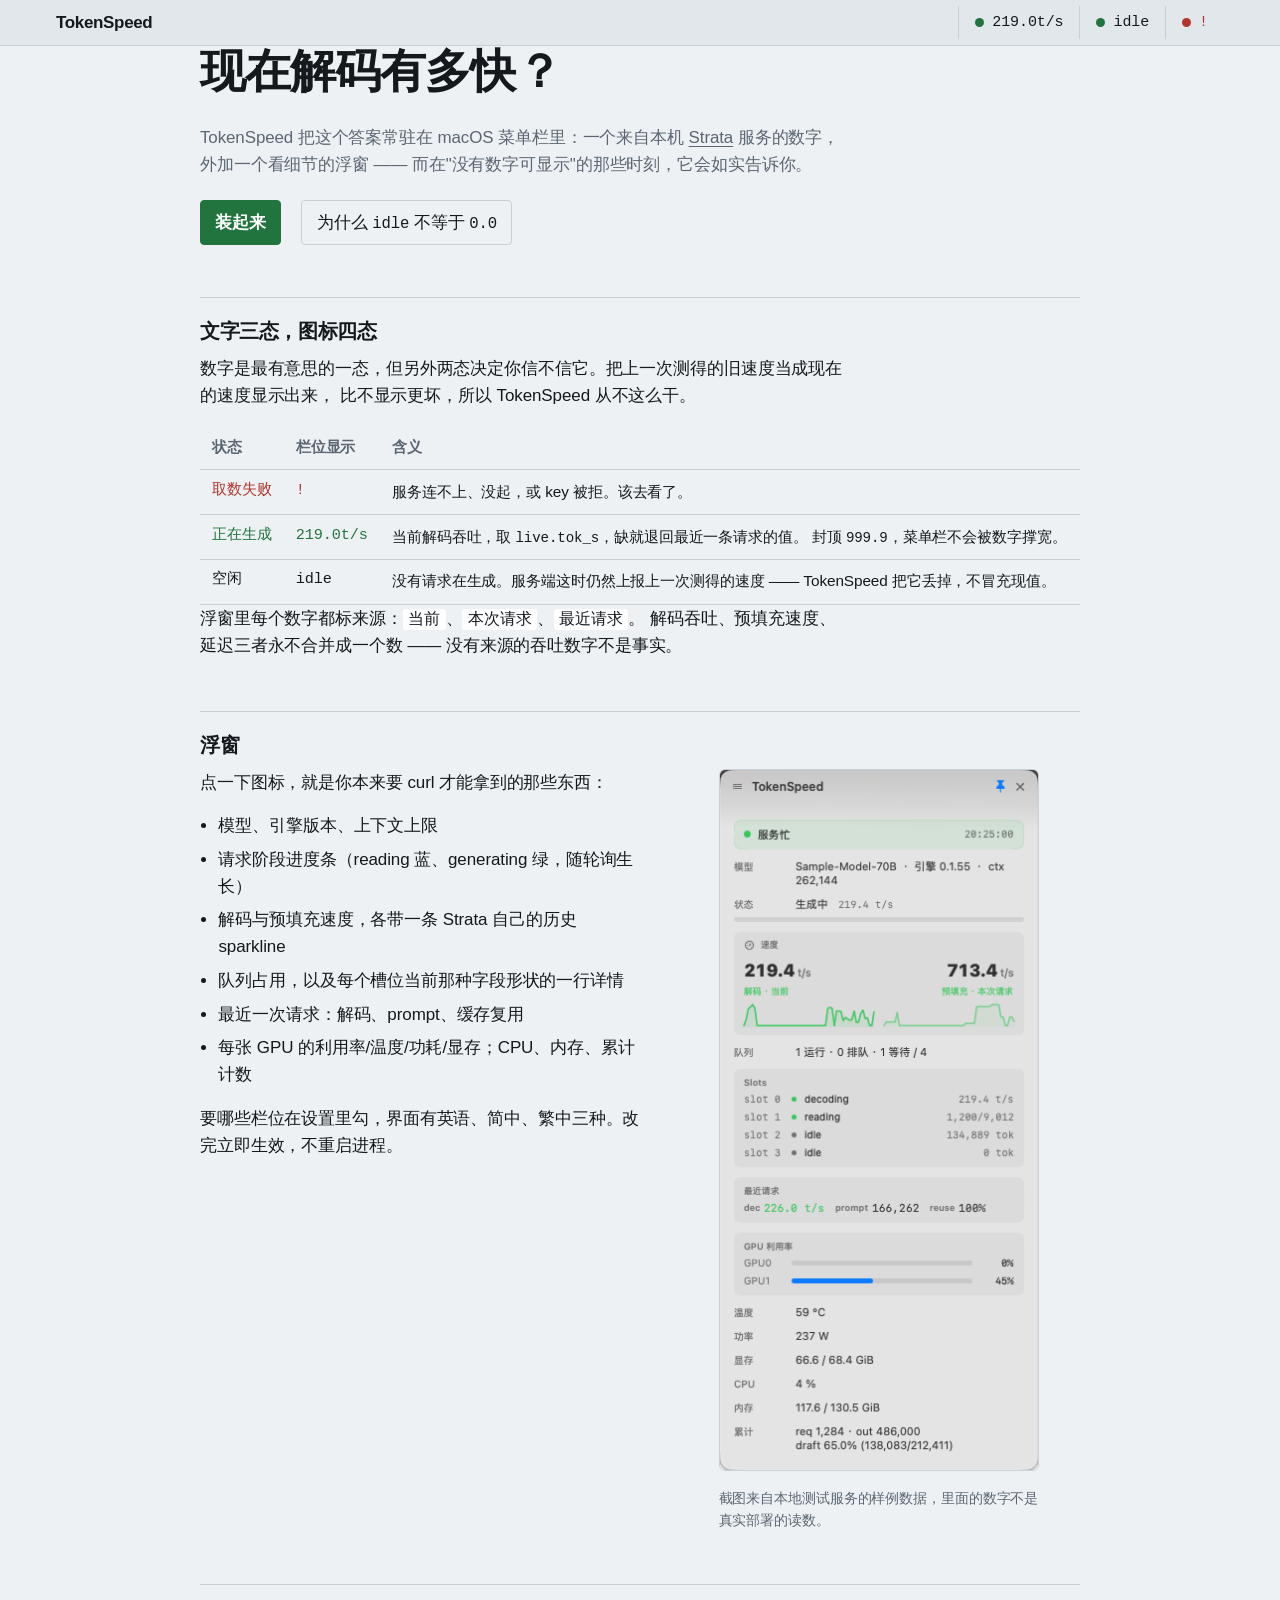
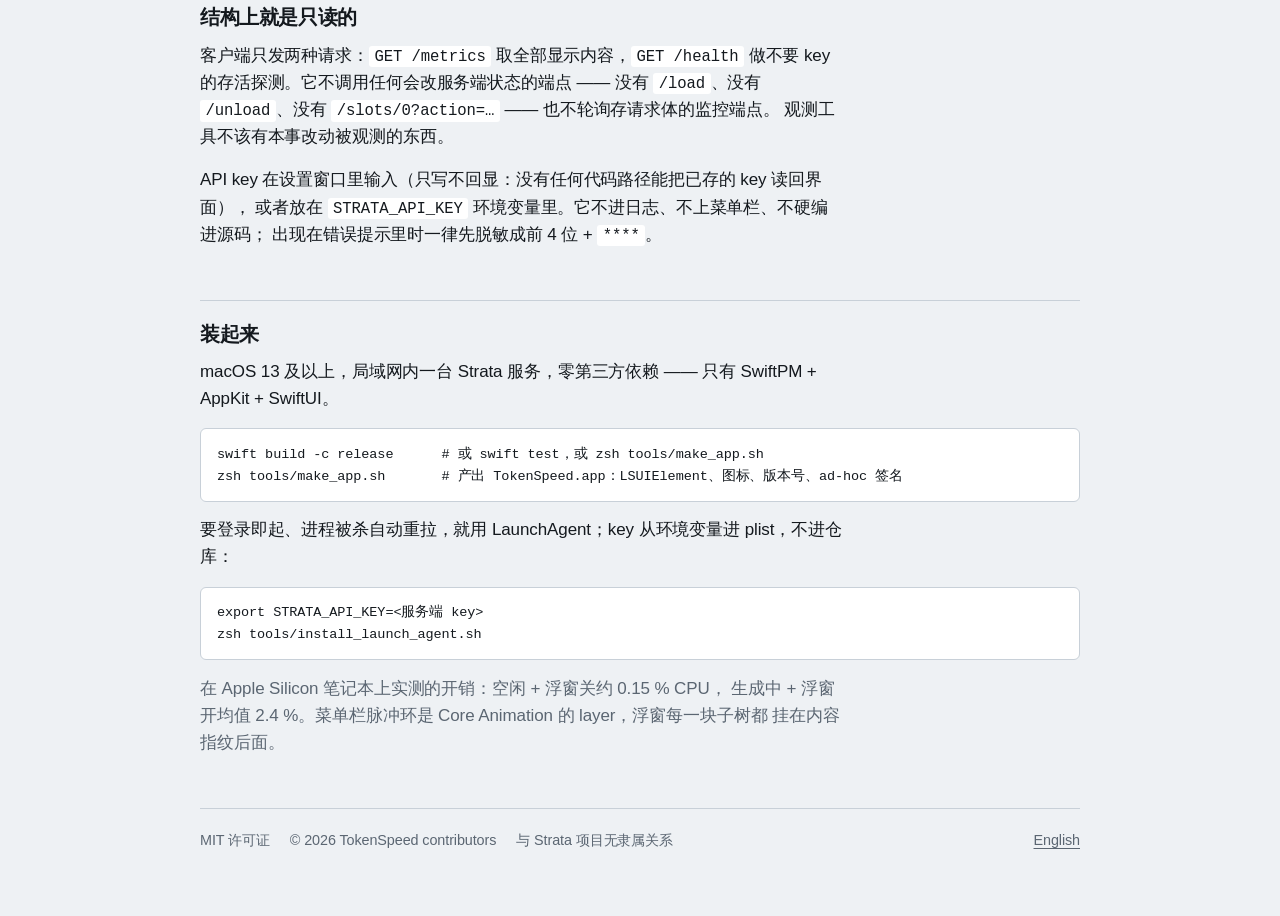
==== site/zh.html @ b93b0d56 "TokenSpeed 1.0.0 A macOS menu-bar item that shows the decode throughput of a Strata inference server" ====
<!doctype html>
<html lang="zh-Hans">
<head>
<meta charset="utf-8">
<meta name="viewport" content="width=device-width, initial-scale=1">
<title>TokenSpeed —— 把本机 Strata 服务的解码速度钉在菜单栏上</title>
<meta name="description" content="macOS 原生菜单栏程序：显示局域网内 Strata 推理服务当前的解码 tok/s，并且在没有数字可显示的时候老实告诉你。">
<link rel="canonical" href="https://tokenspeed.eroeasy.com/zh.html">
<link rel="icon" href="assets/app-icon.png">
<meta property="og:title" content="TokenSpeed">
<meta property="og:description" content="把本机 Strata 服务的解码速度钉在 macOS 菜单栏上。">
<meta property="og:image" content="https://tokenspeed.eroeasy.com/assets/shot-panel.png">
<meta property="og:type" content="website">
<link rel="stylesheet" href="assets/styles.css">
</head>
<body>

<header class="bar">
  <span class="brand">TokenSpeed</span>
  <span class="state"><span class="dot"></span>219.0t/s</span>
  <span class="state"><span class="dot"></span>idle</span>
  <span class="state bad"><span class="dot bad"></span>!</span>
</header>

<main>
  <h1>现在解码有多快？</h1>
  <p class="lede">TokenSpeed 把这个答案常驻在 macOS 菜单栏里：一个来自本机
  <a href="https://github.com/Niko1221/Strata">Strata</a> 服务的数字，外加一个看细节的浮窗
  —— 而在"没有数字可显示"的那些时刻，它会如实告诉你。</p>
  <div class="actions">
    <a class="primary" href="#install">装起来</a>
    <a href="#states">为什么 <code>idle</code> 不等于 <code>0.0</code></a>
  </div>

  <section id="states">
    <h2>文字三态，图标四态</h2>
    <p>数字是最有意思的一态，但另外两态决定你信不信它。把上一次测得的旧速度当成现在的速度显示出来，
    比不显示更坏，所以 TokenSpeed 从不这么干。</p>
    <table>
      <tr><th>状态</th><th>栏位显示</th><th>含义</th></tr>
      <tr>
        <td class="k bad">取数失败</td><td class="k bad">!</td>
        <td>服务连不上、没起，或 key 被拒。该去看了。</td>
      </tr>
      <tr>
        <td class="k ok">正在生成</td><td class="k ok">219.0t/s</td>
        <td>当前解码吞吐，取 <code>live.tok_s</code>，缺就退回最近一条请求的值。
        封顶 <code>999.9</code>，菜单栏不会被数字撑宽。</td>
      </tr>
      <tr>
        <td class="k">空闲</td><td class="k">idle</td>
        <td>没有请求在生成。服务端这时仍然上报上一次测得的速度 ——
        TokenSpeed 把它丢掉，不冒充现值。</td>
      </tr>
    </table>
    <p>浮窗里每个数字都标来源：<code>当前</code>、<code>本次请求</code>、<code>最近请求</code>。
    解码吞吐、预填充速度、延迟三者永不合并成一个数 —— 没有来源的吞吐数字不是事实。</p>
  </section>

  <section>
    <h2>浮窗</h2>
    <div class="split">
      <div>
        <p>点一下图标，就是你本来要 curl 才能拿到的那些东西：</p>
        <ul>
          <li>模型、引擎版本、上下文上限</li>
          <li>请求阶段进度条（reading 蓝、generating 绿，随轮询生长）</li>
          <li>解码与预填充速度，各带一条 Strata 自己的历史 sparkline</li>
          <li>队列占用，以及每个槽位当前那种字段形状的一行详情</li>
          <li>最近一次请求：解码、prompt、缓存复用</li>
          <li>每张 GPU 的利用率/温度/功耗/显存；CPU、内存、累计计数</li>
        </ul>
        <p>要哪些栏位在设置里勾，界面有英语、简中、繁中三种。改完立即生效，不重启进程。</p>
      </div>
      <figure>
        <img src="assets/shot-panel-zh.png" width="320" height="705"
             alt="TokenSpeed 浮窗：速度卡、队列行、四个槽位、GPU 与 CPU 行。">
        <figcaption>截图来自本地测试服务的样例数据，里面的数字不是真实部署的读数。</figcaption>
      </figure>
    </div>
  </section>

  <section>
    <h2>结构上就是只读的</h2>
    <p>客户端只发两种请求：<code>GET /metrics</code> 取全部显示内容，<code>GET /health</code>
    做不要 key 的存活探测。它不调用任何会改服务端状态的端点 —— 没有 <code>/load</code>、没有
    <code>/unload</code>、没有 <code>/slots/0?action=…</code> —— 也不轮询存请求体的监控端点。
    观测工具不该有本事改动被观测的东西。</p>
    <p>API key 在设置窗口里输入（只写不回显：没有任何代码路径能把已存的 key 读回界面），
    或者放在 <code>STRATA_API_KEY</code> 环境变量里。它不进日志、不上菜单栏、不硬编进源码；
    出现在错误提示里时一律先脱敏成前 4 位 + <code>****</code>。</p>
  </section>

  <section id="install">
    <h2>装起来</h2>
    <p>macOS 13 及以上，局域网内一台 Strata 服务，零第三方依赖 —— 只有 SwiftPM + AppKit + SwiftUI。</p>
<pre><code>swift build -c release      # 或 swift test，或 zsh tools/make_app.sh
zsh tools/make_app.sh       # 产出 TokenSpeed.app：LSUIElement、图标、版本号、ad-hoc 签名</code></pre>
    <p>要登录即起、进程被杀自动重拉，就用 LaunchAgent；key 从环境变量进 plist，不进仓库：</p>
<pre><code>export STRATA_API_KEY=&lt;服务端 key&gt;
zsh tools/install_launch_agent.sh</code></pre>
    <p class="muted">在 Apple Silicon 笔记本上实测的开销：空闲 + 浮窗关约 0.15&nbsp;% CPU，
    生成中 + 浮窗开均值 2.4&nbsp;%。菜单栏脉冲环是 Core Animation 的 layer，浮窗每一块子树都
    挂在内容指纹后面。</p>
  </section>

  <footer>
    <span>MIT 许可证</span>
    <span>© 2026 TokenSpeed contributors</span>
    <span>与 Strata 项目无隶属关系</span>
    <nav><a href="index.html">English</a></nav>
  </footer>
</main>
</body>
</html>
---- site/assets/styles.css ----
/* TokenSpeed 官网：深色优先（产品本身就活在深色菜单栏里），浅色由 prefers-color-scheme 接管。
   颜色取自 tools/make_icon.swift 里的实际取值：方块 #292E36、绿 #4DC76B。 */
:root {
  --ink: #12161b;
  --surface: #1e242b;
  --tile: #292e36;
  --rule: #39424c;
  --paper: #e9edf1;
  --muted: #9aa5b1;
  --green: #4dc76b;
  --red: #e4574c;
  --mono: ui-monospace, SFMono-Regular, "SF Mono", Menlo, Consolas, monospace;
  --sans: -apple-system, BlinkMacSystemFont, "Segoe UI", "Helvetica Neue", "Noto Sans SC", sans-serif;
  --pad: clamp(1.25rem, 5vw, 3.5rem);
}
@media (prefers-color-scheme: light) {
  :root {
    --ink: #eef1f4;
    --surface: #ffffff;
    --tile: #e2e7ec;
    --rule: #c8d0d8;
    --paper: #14191e;
    --muted: #5b6672;
    --green: #22743f;
    --red: #b0362c;
  }
}
* { box-sizing: border-box; }
html { -webkit-text-size-adjust: 100%; }
body {
  margin: 0;
  background: var(--ink);
  color: var(--paper);
  font: 400 17px/1.6 var(--sans);
  letter-spacing: -0.006em;
}
a { color: inherit; text-decoration-thickness: 1px; text-underline-offset: 3px; }
a:focus-visible { outline: 2px solid var(--green); outline-offset: 3px; }
main { max-width: 62rem; margin: 0 auto; padding: 0 var(--pad) 4rem; }
h1, h2, h3 { font-weight: 600; letter-spacing: -0.02em; margin: 0; }
h1 { font-size: clamp(1.75rem, 4.4vw, 2.9rem); line-height: 1.12; }
h2 { font-size: 1.22rem; margin-bottom: .5rem; }
p { margin: 0 0 1rem; max-width: 68ch; }
.muted { color: var(--muted); }

/* 首屏就是菜单栏本身：状态项长什么样，这里就摆什么 */
.bar {
  display: flex; align-items: center; gap: 0;
  background: var(--tile);
  border-bottom: 1px solid var(--rule);
  padding: 0 var(--pad);
  min-height: 46px;
  flex-wrap: wrap;
}
.bar .brand { font-weight: 600; margin-right: auto; letter-spacing: -0.02em; }
.state { display: flex; align-items: center; gap: .5rem; font: 500 15px/1 var(--mono); padding: .55rem 1rem; border-left: 1px solid var(--rule); white-space: nowrap; }
.state:first-of-type { border-left: 0; }
@media (max-width: 34rem) {
  /* 375 宽下品牌名和三个状态项挤同一行会换行换得难看：让品牌名独占一行，三个状态项同一行 */
  .bar .brand { flex: 1 0 100%; margin-right: 0; padding-bottom: .2rem; }
}
.dot { width: 9px; height: 9px; border-radius: 50%; background: var(--green); flex: none; }
.dot.ring { background: transparent; border: 2px solid var(--green); }
.dot.bad { background: var(--red); }
.state.bad { color: var(--red); }

.lede { font-size: 1.06rem; color: var(--muted); margin: 1.6rem 0 0; }
.actions { display: flex; gap: 1.25rem; margin: 1.4rem 0 3.25rem; flex-wrap: wrap; }
.actions a { padding: .5rem .9rem; border: 1px solid var(--rule); border-radius: 4px; text-decoration: none; }
.actions a.primary { background: var(--green); border-color: var(--green); color: #0d1210; font-weight: 600; }
@media (prefers-color-scheme: light) { .actions a.primary { color: #fff; } }

section { margin-bottom: 3.25rem; }
section > h2 { border-top: 1px solid var(--rule); padding-top: 1.1rem; }
.split { display: grid; gap: 2rem; align-items: start; }
@media (min-width: 54rem) { .split { grid-template-columns: 1.05fr .95fr; } }
ul { margin: 0 0 1rem; padding-left: 1.15rem; }
li { margin-bottom: .4rem; }
figure { margin: 0; }
.split figure { max-width: 20rem; margin-inline: auto; }  /* 20rem = 截图原生宽度 320px，别放大糊掉 */
figure img { width: 100%; height: auto; border: 1px solid var(--rule); border-radius: 6px; }
figcaption { color: var(--muted); font-size: .85rem; margin-top: .55rem; }

table { border-collapse: collapse; width: 100%; font-size: .96rem; }
th, td { text-align: left; padding: .6rem .75rem; border-bottom: 1px solid var(--rule); vertical-align: top; }
th { font-weight: 600; color: var(--muted); }
td.k { font: 500 .95rem/1.4 var(--mono); white-space: nowrap; }
td.k.bad { color: var(--red); }
td.k.ok { color: var(--green); }

pre {
  background: var(--surface); border: 1px solid var(--rule); border-radius: 6px;
  padding: .85rem 1rem; overflow-x: auto; font: 400 .92rem/1.5 var(--mono);
}
code { font: 400 .92em var(--mono); }
p code, li code { background: var(--surface); padding: .1em .35em; border-radius: 3px; }

footer { border-top: 1px solid var(--rule); padding-top: 1.25rem; color: var(--muted); font-size: .9rem; display: flex; gap: 1.25rem; flex-wrap: wrap; }
footer nav { margin-left: auto; }
@media (prefers-reduced-motion: reduce) { * { animation: none !important; transition: none !important; } }
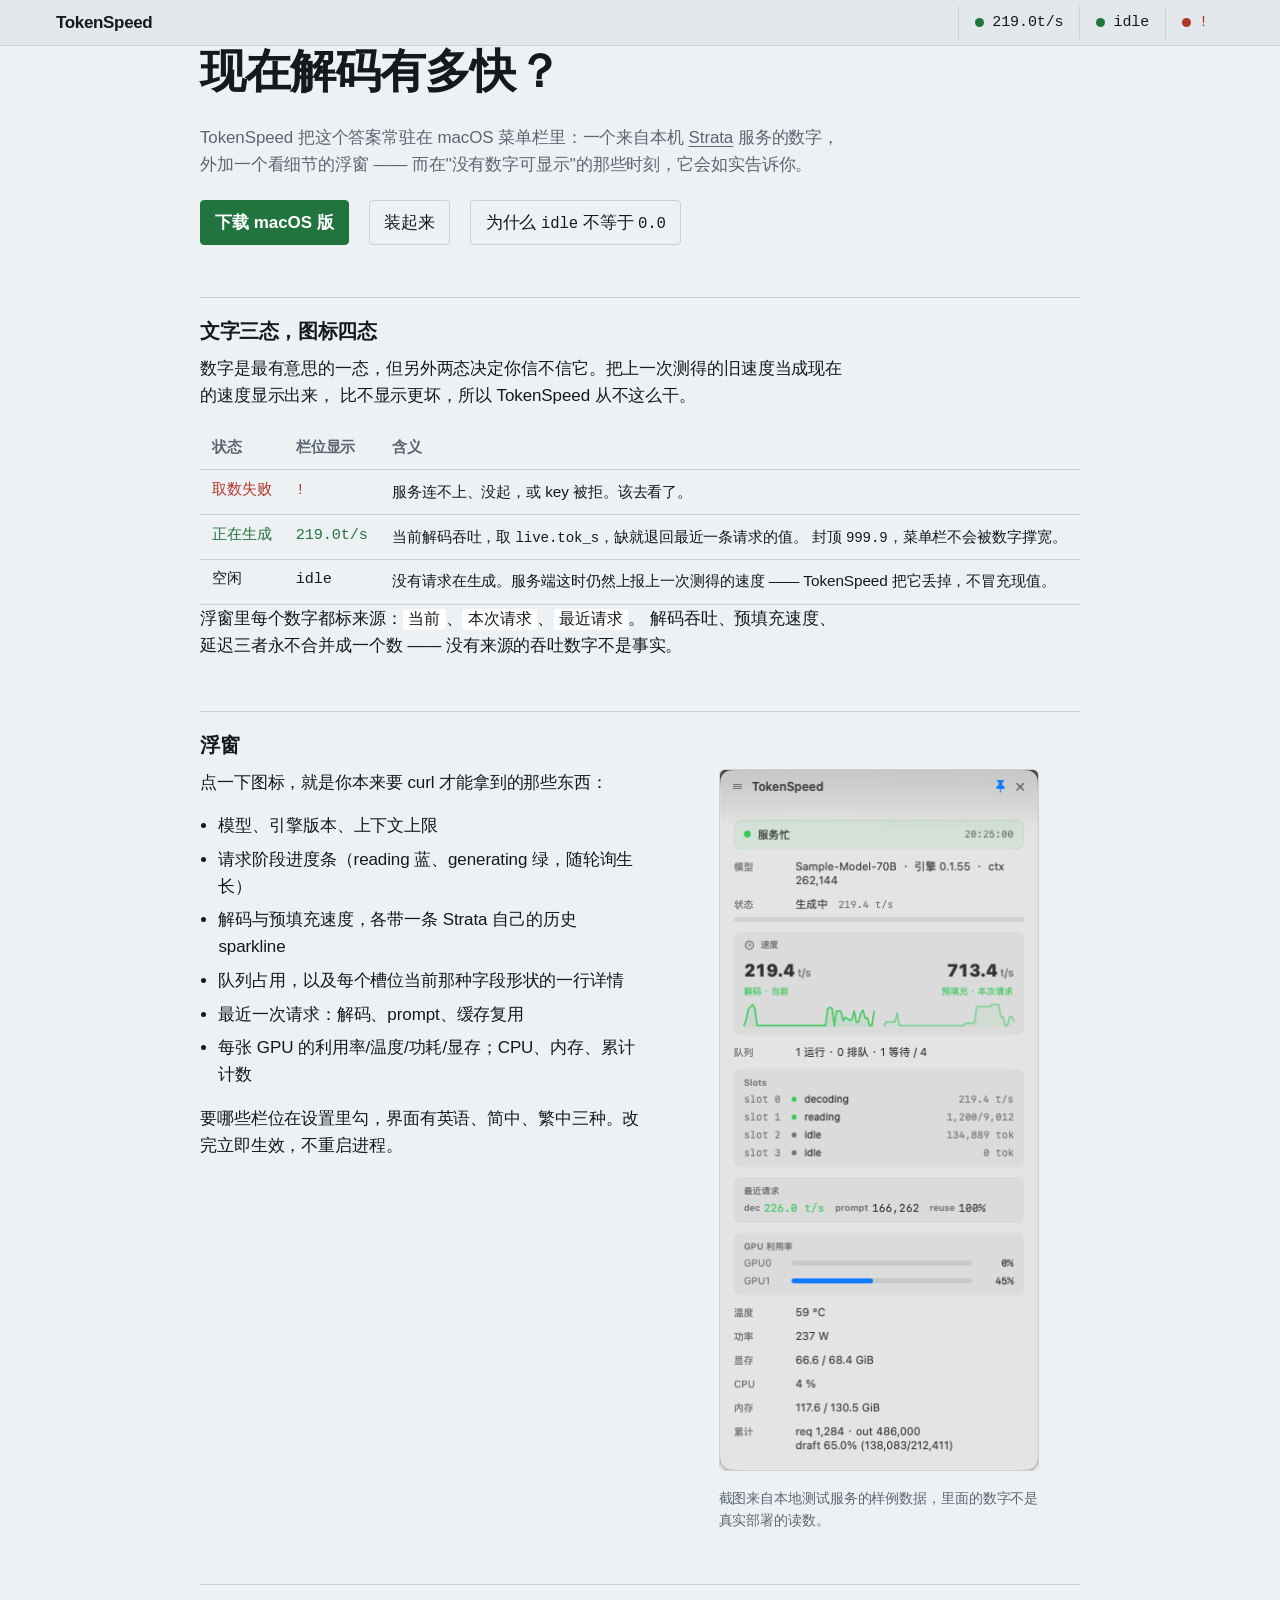
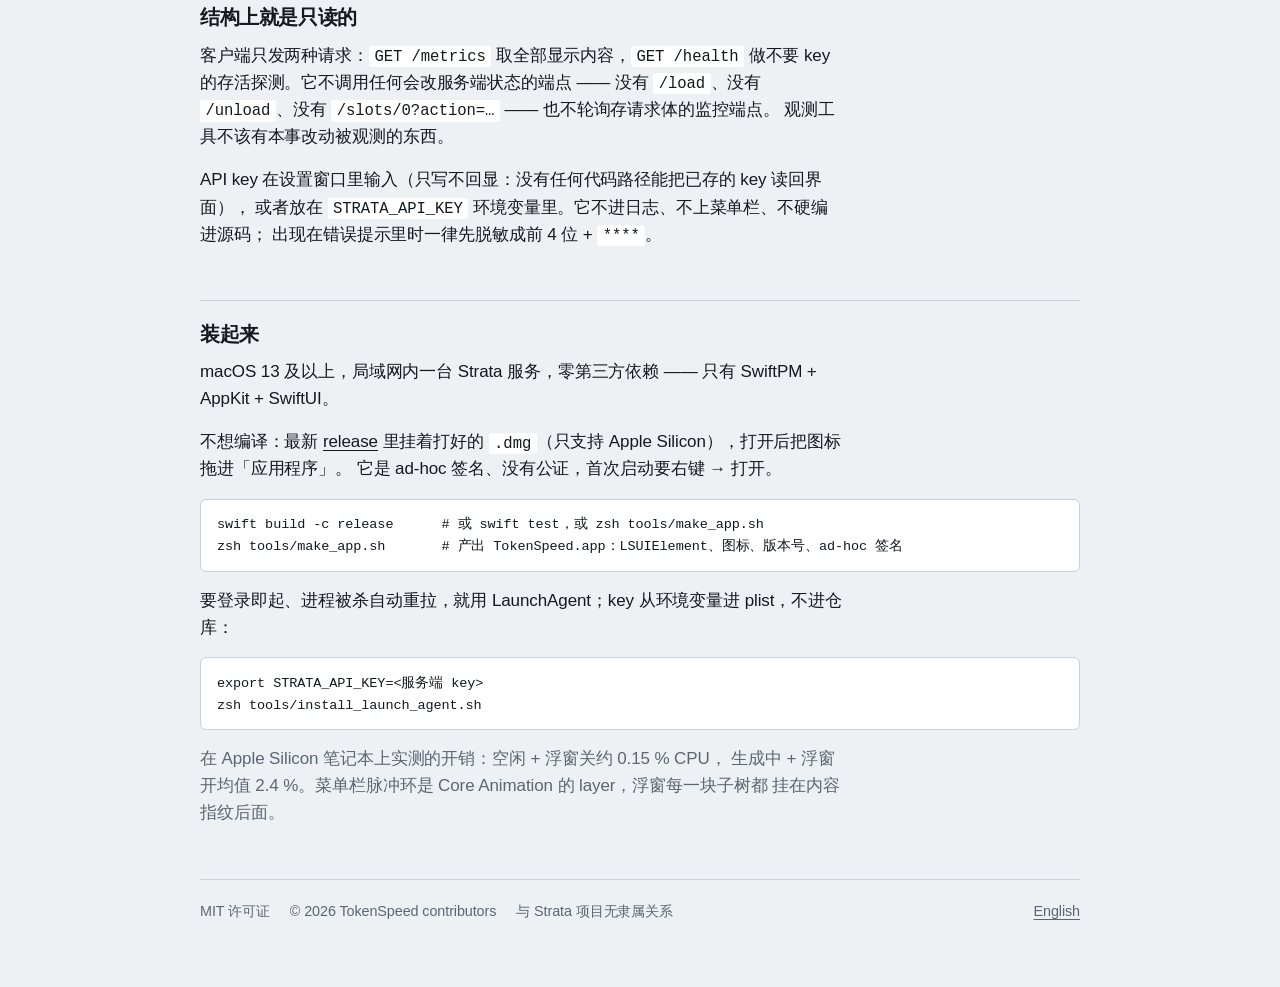
==== commit b50606ec: "Point the site pages at the latest release" ====
--- a/site/zh.html
+++ b/site/zh.html
@@ -28,7 +28,8 @@
   <a href="https://github.com/Niko1221/Strata">Strata</a> 服务的数字，外加一个看细节的浮窗
   —— 而在"没有数字可显示"的那些时刻，它会如实告诉你。</p>
   <div class="actions">
-    <a class="primary" href="#install">装起来</a>
+    <a class="primary" href="https://github.com/leomsn/tokenspeed/releases/latest">下载 macOS 版</a>
+    <a href="#install">装起来</a>
     <a href="#states">为什么 <code>idle</code> 不等于 <code>0.0</code></a>
   </div>
 
@@ -94,6 +95,9 @@
   <section id="install">
     <h2>装起来</h2>
     <p>macOS 13 及以上，局域网内一台 Strata 服务，零第三方依赖 —— 只有 SwiftPM + AppKit + SwiftUI。</p>
+    <p>不想编译：最新 <a href="https://github.com/leomsn/tokenspeed/releases/latest">release</a>
+    里挂着打好的 <code>.dmg</code>（只支持 Apple Silicon），打开后把图标拖进「应用程序」。
+    它是 ad-hoc 签名、没有公证，首次启动要右键 → 打开。</p>
 <pre><code>swift build -c release      # 或 swift test，或 zsh tools/make_app.sh
 zsh tools/make_app.sh       # 产出 TokenSpeed.app：LSUIElement、图标、版本号、ad-hoc 签名</code></pre>
     <p>要登录即起、进程被杀自动重拉，就用 LaunchAgent；key 从环境变量进 plist，不进仓库：</p>
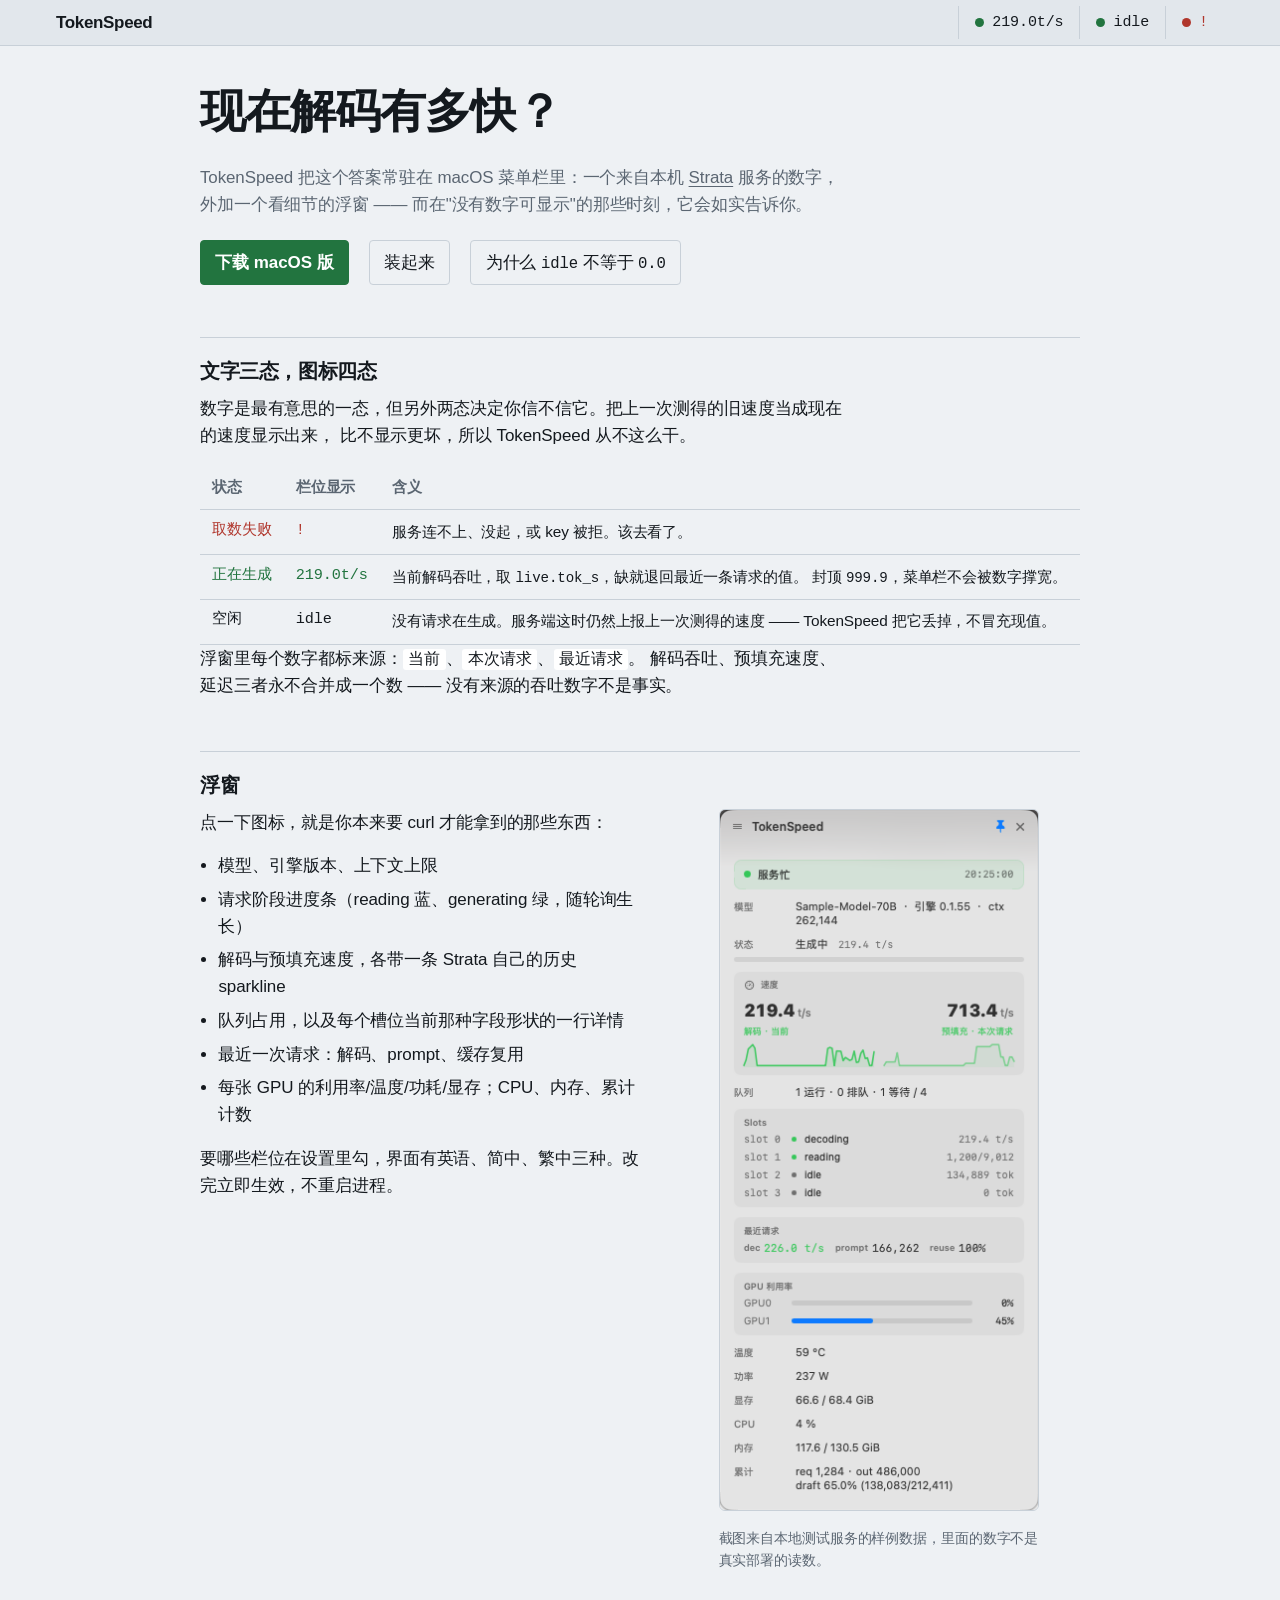
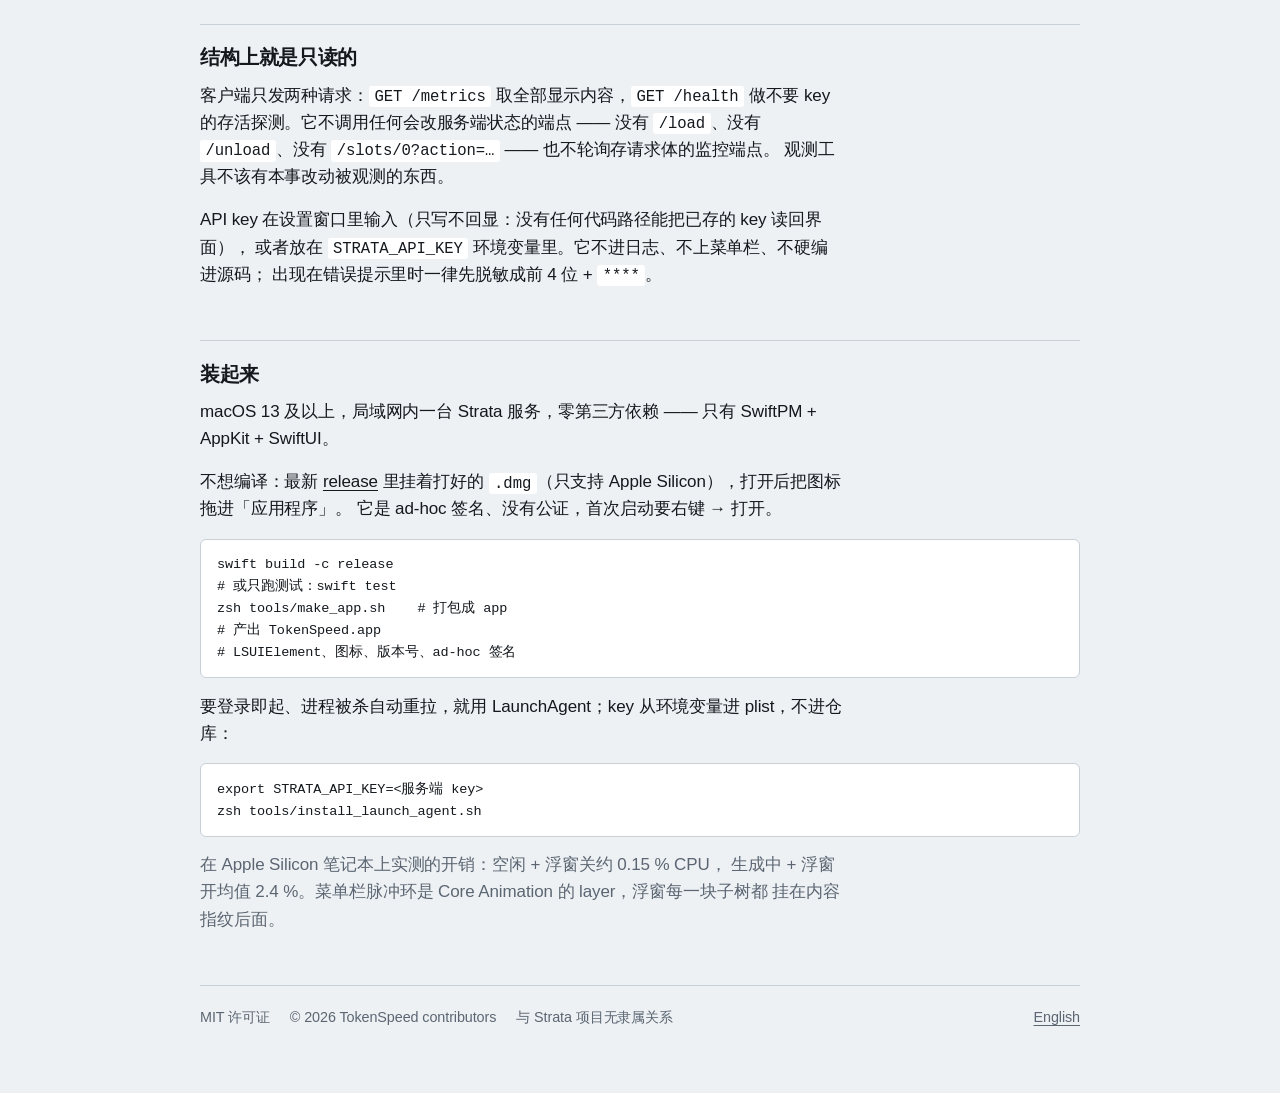
==== commit a104ce58: "Give the heading room under the bar and fit install code on phones" ====
--- a/site/zh.html
+++ b/site/zh.html
@@ -98,8 +98,11 @@
     <p>不想编译：最新 <a href="https://github.com/leomsn/tokenspeed/releases/latest">release</a>
     里挂着打好的 <code>.dmg</code>（只支持 Apple Silicon），打开后把图标拖进「应用程序」。
     它是 ad-hoc 签名、没有公证，首次启动要右键 → 打开。</p>
-<pre><code>swift build -c release      # 或 swift test，或 zsh tools/make_app.sh
-zsh tools/make_app.sh       # 产出 TokenSpeed.app：LSUIElement、图标、版本号、ad-hoc 签名</code></pre>
+<pre><code>swift build -c release
+# 或只跑测试：swift test
+zsh tools/make_app.sh    # 打包成 app
+# 产出 TokenSpeed.app
+# LSUIElement、图标、版本号、ad-hoc 签名</code></pre>
     <p>要登录即起、进程被杀自动重拉，就用 LaunchAgent；key 从环境变量进 plist，不进仓库：</p>
 <pre><code>export STRATA_API_KEY=&lt;服务端 key&gt;
 zsh tools/install_launch_agent.sh</code></pre>
--- a/site/assets/styles.css
+++ b/site/assets/styles.css
@@ -36,7 +36,7 @@
 }
 a { color: inherit; text-decoration-thickness: 1px; text-underline-offset: 3px; }
 a:focus-visible { outline: 2px solid var(--green); outline-offset: 3px; }
-main { max-width: 62rem; margin: 0 auto; padding: 0 var(--pad) 4rem; }
+main { max-width: 62rem; margin: 0 auto; padding: 2.5rem var(--pad) 4rem; }
 h1, h2, h3 { font-weight: 600; letter-spacing: -0.02em; margin: 0; }
 h1 { font-size: clamp(1.75rem, 4.4vw, 2.9rem); line-height: 1.12; }
 h2 { font-size: 1.22rem; margin-bottom: .5rem; }
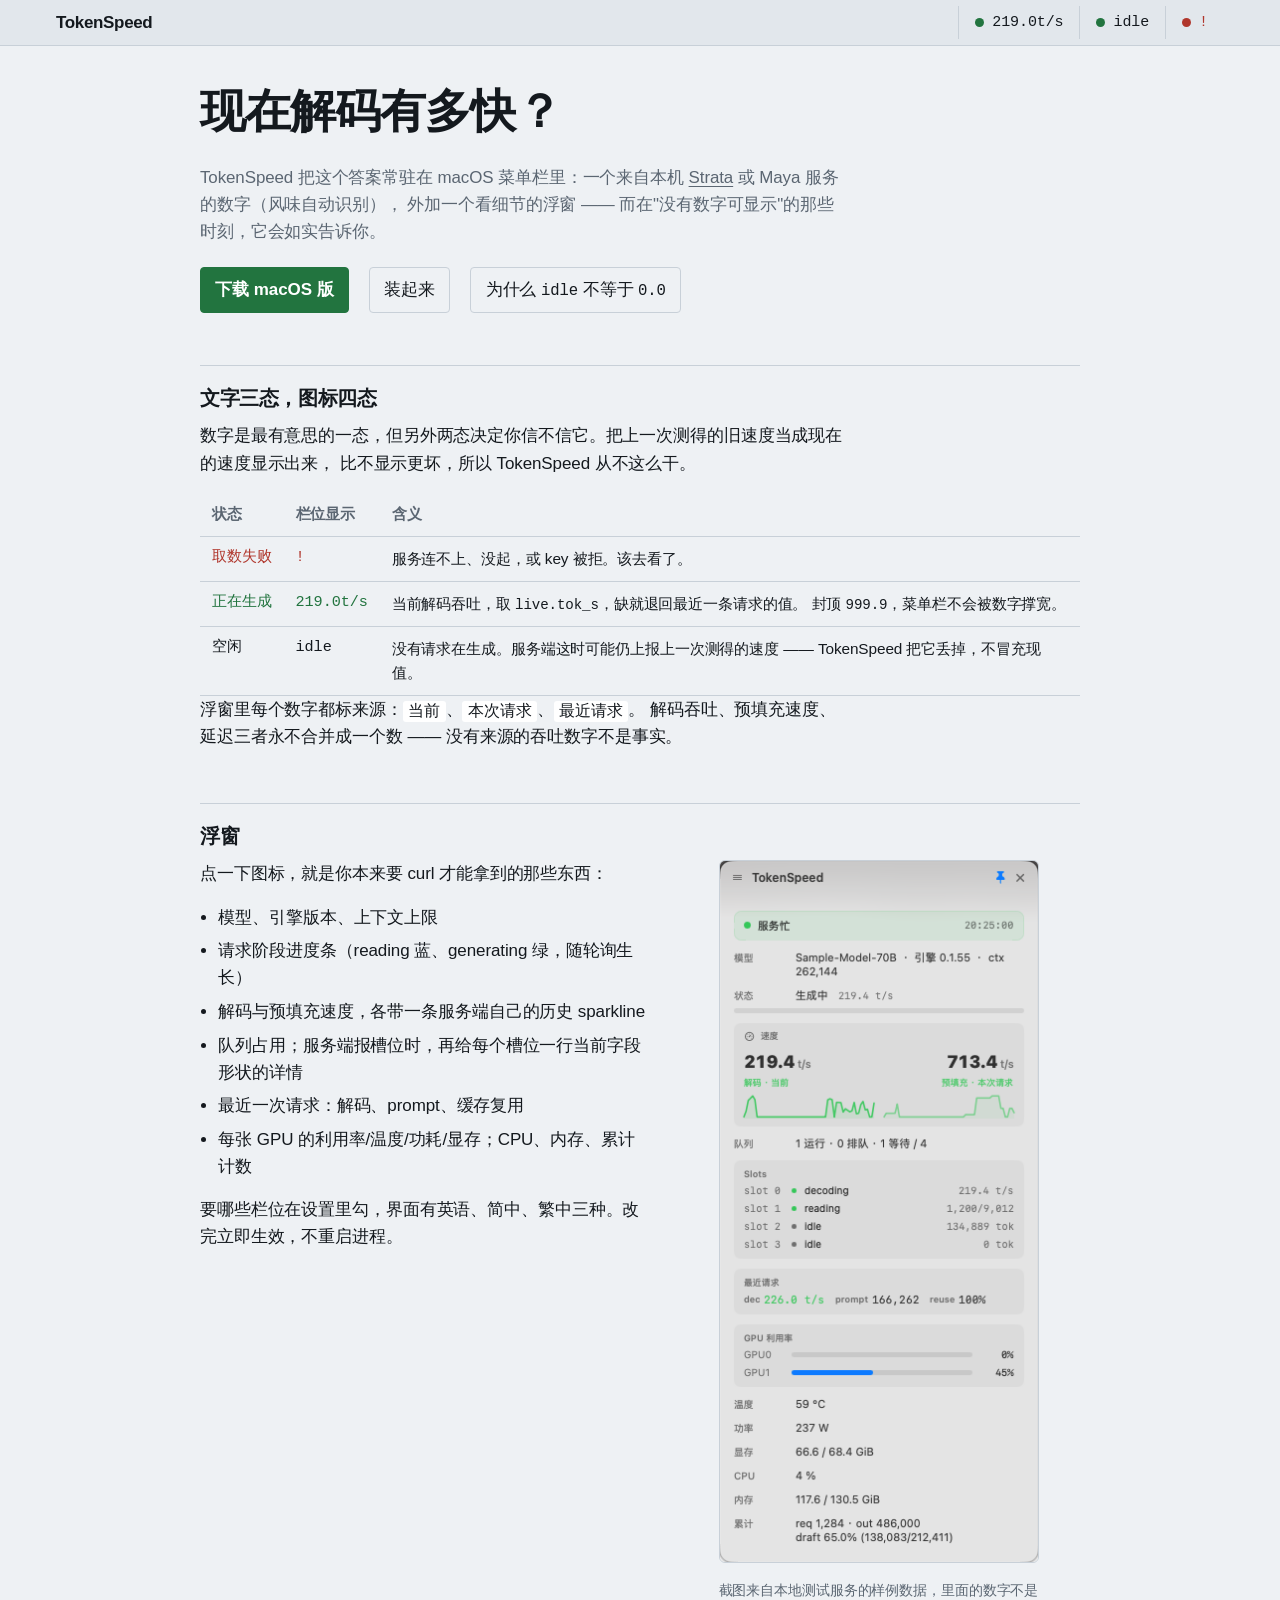
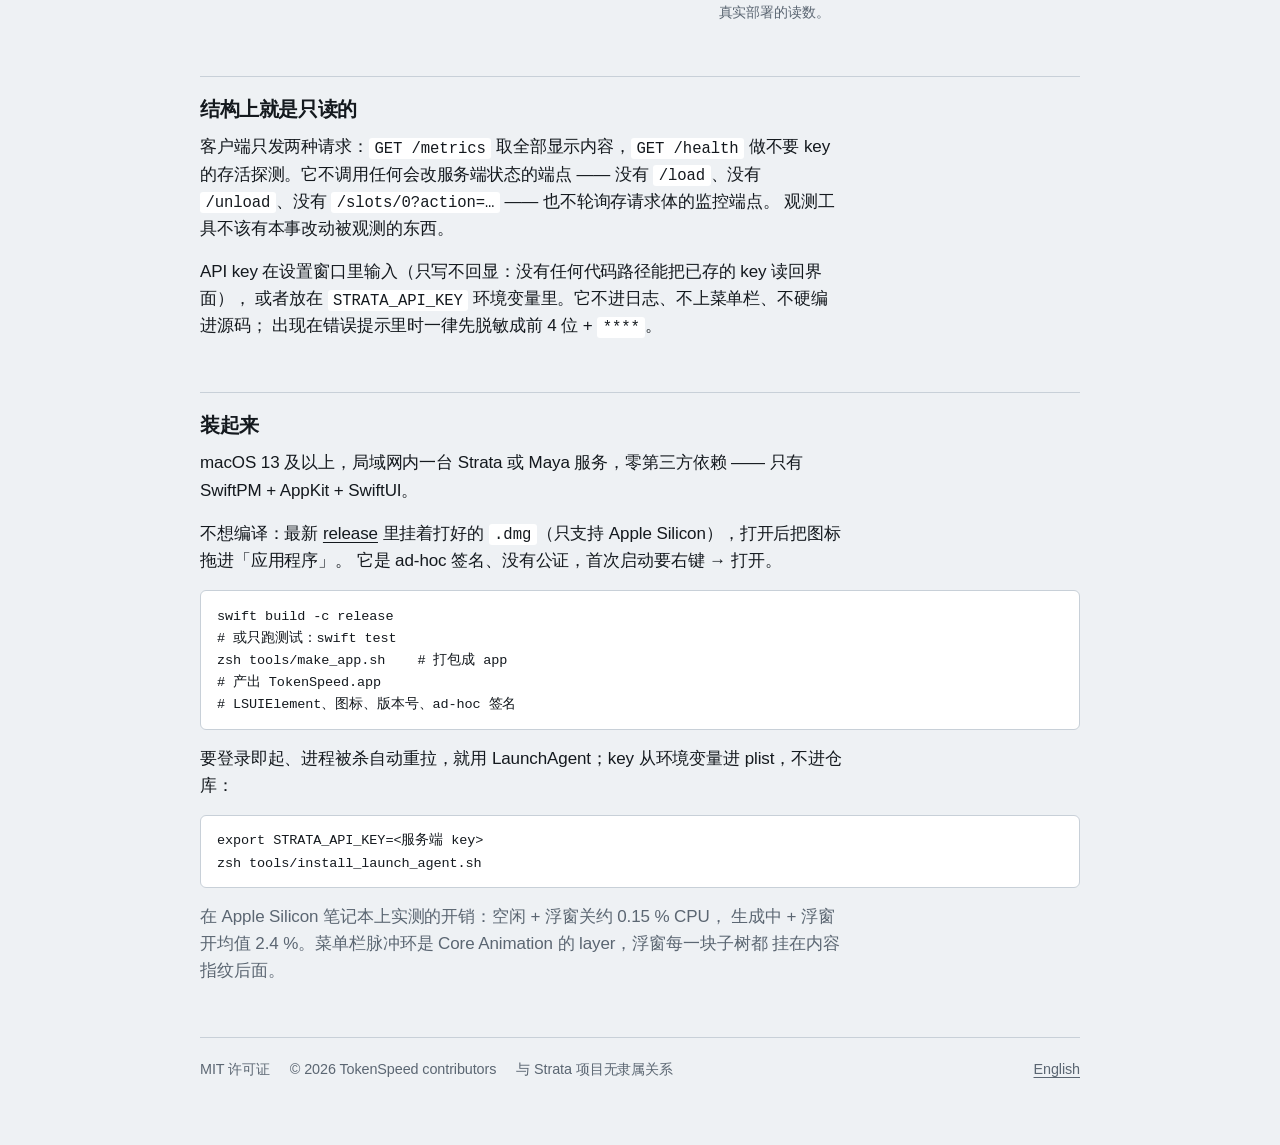
==== commit 7172f586: "Describe the site pages as Strata or Maya, auto-detected" ====
--- a/site/zh.html
+++ b/site/zh.html
@@ -3,12 +3,12 @@
 <head>
 <meta charset="utf-8">
 <meta name="viewport" content="width=device-width, initial-scale=1">
-<title>TokenSpeed —— 把本机 Strata 服务的解码速度钉在菜单栏上</title>
-<meta name="description" content="macOS 原生菜单栏程序：显示局域网内 Strata 推理服务当前的解码 tok/s，并且在没有数字可显示的时候老实告诉你。">
+<title>TokenSpeed —— 把本机 Strata / Maya 服务的解码速度钉在菜单栏上</title>
+<meta name="description" content="macOS 原生菜单栏程序：显示局域网内 Strata 或 Maya 推理服务当前的解码 tok/s，并且在没有数字可显示的时候老实告诉你。">
 <link rel="canonical" href="https://tokenspeed.eroeasy.com/zh.html">
 <link rel="icon" href="assets/app-icon.png">
 <meta property="og:title" content="TokenSpeed">
-<meta property="og:description" content="把本机 Strata 服务的解码速度钉在 macOS 菜单栏上。">
+<meta property="og:description" content="把本机 Strata / Maya 服务的解码速度钉在 macOS 菜单栏上。">
 <meta property="og:image" content="https://tokenspeed.eroeasy.com/assets/shot-panel.png">
 <meta property="og:type" content="website">
 <link rel="stylesheet" href="assets/styles.css">
@@ -25,8 +25,8 @@
 <main>
   <h1>现在解码有多快？</h1>
   <p class="lede">TokenSpeed 把这个答案常驻在 macOS 菜单栏里：一个来自本机
-  <a href="https://github.com/Niko1221/Strata">Strata</a> 服务的数字，外加一个看细节的浮窗
-  —— 而在"没有数字可显示"的那些时刻，它会如实告诉你。</p>
+  <a href="https://github.com/Niko1221/Strata">Strata</a> 或 Maya 服务的数字（风味自动识别），
+  外加一个看细节的浮窗 —— 而在"没有数字可显示"的那些时刻，它会如实告诉你。</p>
   <div class="actions">
     <a class="primary" href="https://github.com/leomsn/tokenspeed/releases/latest">下载 macOS 版</a>
     <a href="#install">装起来</a>
@@ -50,7 +50,7 @@
       </tr>
       <tr>
         <td class="k">空闲</td><td class="k">idle</td>
-        <td>没有请求在生成。服务端这时仍然上报上一次测得的速度 ——
+        <td>没有请求在生成。服务端这时可能仍上报上一次测得的速度 ——
         TokenSpeed 把它丢掉，不冒充现值。</td>
       </tr>
     </table>
@@ -66,8 +66,8 @@
         <ul>
           <li>模型、引擎版本、上下文上限</li>
           <li>请求阶段进度条（reading 蓝、generating 绿，随轮询生长）</li>
-          <li>解码与预填充速度，各带一条 Strata 自己的历史 sparkline</li>
-          <li>队列占用，以及每个槽位当前那种字段形状的一行详情</li>
+          <li>解码与预填充速度，各带一条服务端自己的历史 sparkline</li>
+          <li>队列占用；服务端报槽位时，再给每个槽位一行当前字段形状的详情</li>
           <li>最近一次请求：解码、prompt、缓存复用</li>
           <li>每张 GPU 的利用率/温度/功耗/显存；CPU、内存、累计计数</li>
         </ul>
@@ -94,7 +94,7 @@
 
   <section id="install">
     <h2>装起来</h2>
-    <p>macOS 13 及以上，局域网内一台 Strata 服务，零第三方依赖 —— 只有 SwiftPM + AppKit + SwiftUI。</p>
+    <p>macOS 13 及以上，局域网内一台 Strata 或 Maya 服务，零第三方依赖 —— 只有 SwiftPM + AppKit + SwiftUI。</p>
     <p>不想编译：最新 <a href="https://github.com/leomsn/tokenspeed/releases/latest">release</a>
     里挂着打好的 <code>.dmg</code>（只支持 Apple Silicon），打开后把图标拖进「应用程序」。
     它是 ad-hoc 签名、没有公证，首次启动要右键 → 打开。</p>
